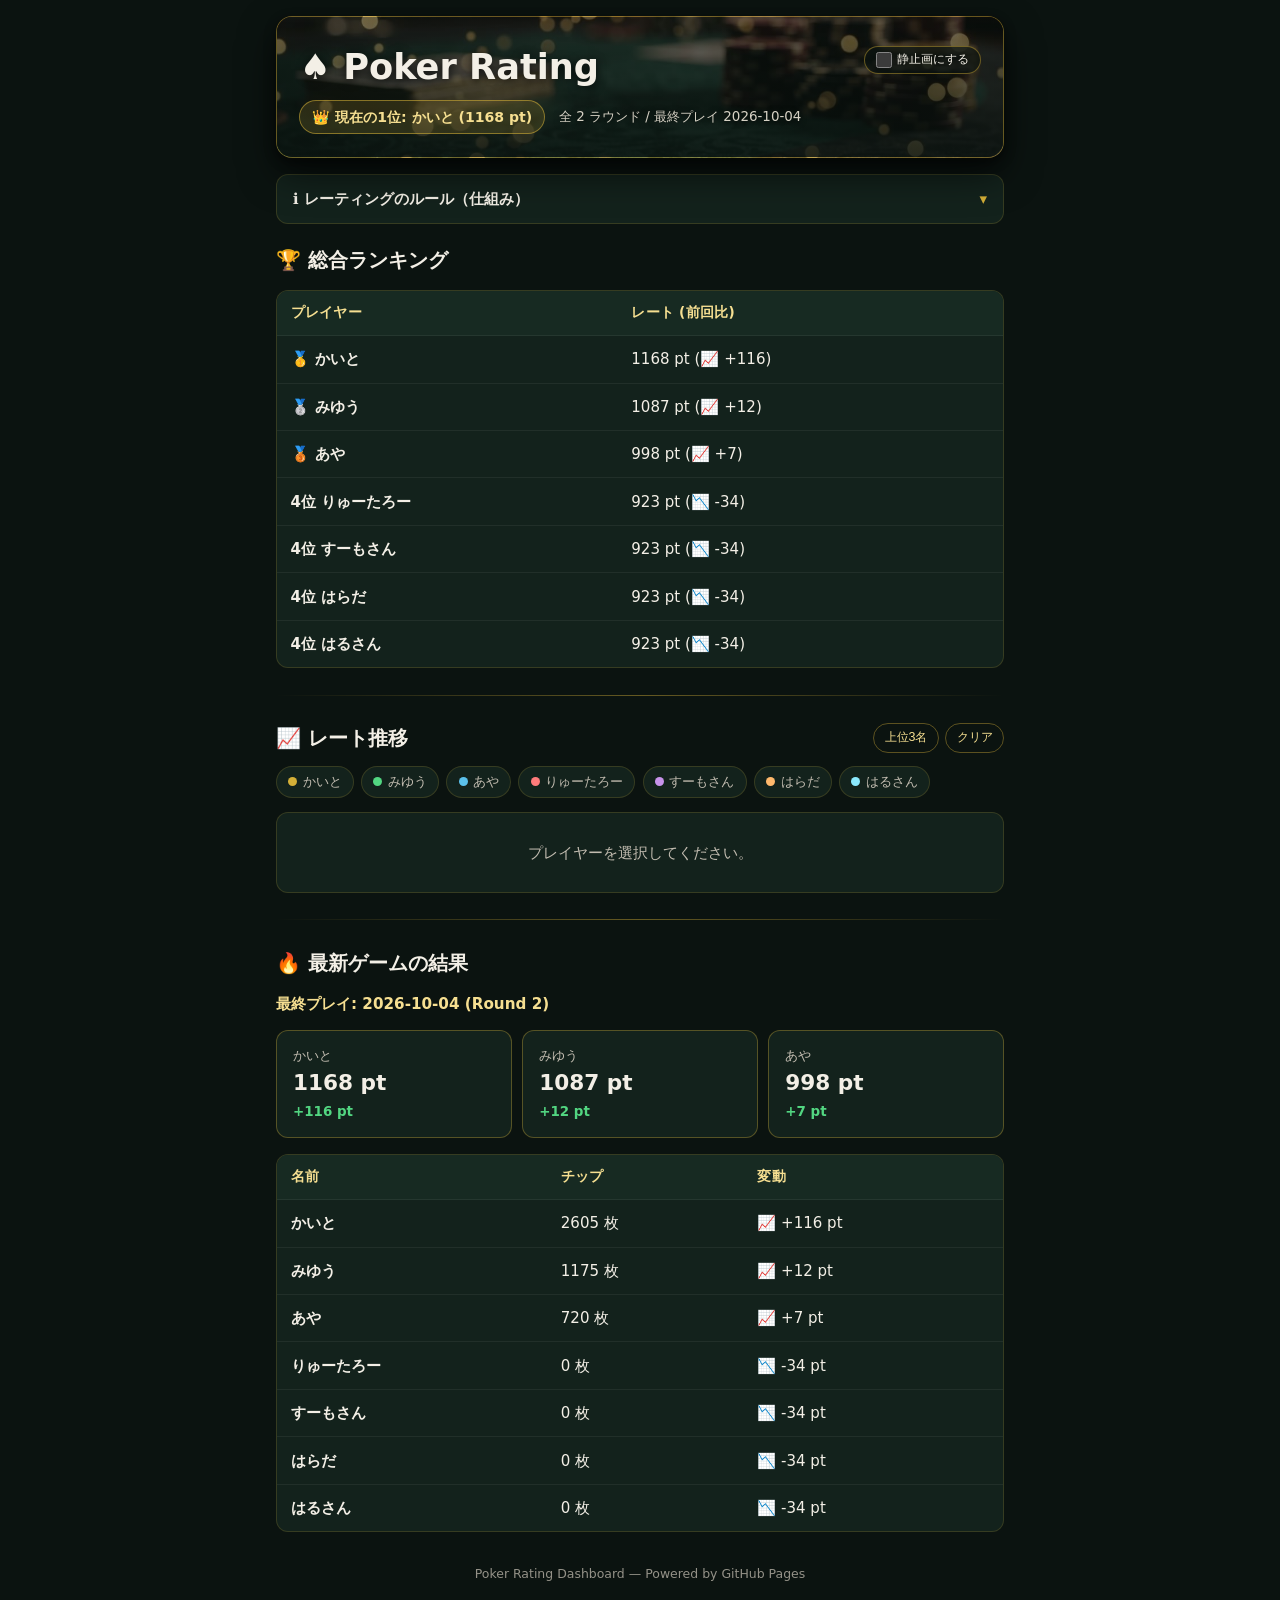
==== index.html @ 3afcd51b "feat: add static GitHub Pages version sharing data/results.csv and hero video" ====
<!DOCTYPE html>
<html lang="ja">
<head>
  <meta charset="UTF-8">
  <meta name="viewport" content="width=device-width, initial-scale=1.0">
  <meta name="color-scheme" content="dark">
  <title>♠️ Poker Rating Dashboard</title>
  <link rel="stylesheet" href="./assets/style.css">
</head>
<body>
  <a href="#main-content" class="skip-link">メインコンテンツへ移動</a>

  <div class="page-shell">
    <header class="poker-hero" aria-label="サイトヘッダー">
      <video
        id="hero-video"
        class="poker-hero-video"
        autoplay
        loop
        muted
        playsinline
        preload="metadata"
        poster="./static/poker-hero-poster.jpg"
        aria-hidden="true"
      >
        <source src="./static/poker-hero-bg.mp4" type="video/mp4">
      </video>
      <div class="poker-hero-overlay" aria-hidden="true"></div>
      <div class="poker-hero-content">
        <div class="poker-hero-top">
          <h1 class="poker-hero-title">♠️ Poker Rating</h1>
          <label class="poker-motion-toggle">
            <input type="checkbox" id="motion-toggle" class="poker-motion-checkbox">
            <span>静止画にする</span>
          </label>
        </div>
        <div id="hero-meta" class="poker-hero-meta" aria-live="polite">
          <span class="poker-hero-stat">データを読み込んでいます…</span>
        </div>
      </div>
    </header>

    <main id="main-content" tabindex="-1">
      <details class="rules-box">
        <summary class="rules-summary">ℹ️ レーティングのルール（仕組み）</summary>
        <div class="rules-body">
          <ul>
            <li>初期スタート: 全員 <code>1000 pt</code> からスタートします。</li>
            <li>ポイントの増減: 自分の現在のレートから「これくらいチップを稼げるはず」という期待値が計算され、実際の獲得チップがそれを上回ればプラスに、下回ればマイナスになります。</li>
            <li>強者への勝利: 自分よりレートが高い（格上の）人がいるゲームで勝ち残ると、より多くのポイントを奪うことができます。</li>
          </ul>
        </div>
      </details>

      <div id="error-banner" class="status-banner is-hidden" role="alert"></div>

      <section class="panel" aria-labelledby="ranking-heading">
        <h2 id="ranking-heading" class="section-heading">🏆 総合ランキング</h2>
        <div tabindex="0" role="region" aria-labelledby="ranking-heading" class="table-wrapper">
          <table class="data-table">
            <caption class="visually-hidden">全プレイヤーの総合レーティング順位</caption>
            <thead>
              <tr>
                <th scope="col">プレイヤー</th>
                <th scope="col">レート (前回比)</th>
              </tr>
            </thead>
            <tbody id="ranking-tbody">
              <tr>
                <td colspan="2" class="empty-cell">読み込み中…</td>
              </tr>
            </tbody>
          </table>
        </div>
      </section>

      <hr class="gold-divider">

      <section class="panel" aria-labelledby="chart-heading">
        <div class="section-header-row">
          <h2 id="chart-heading" class="section-heading">📈 レート推移</h2>
          <div class="chart-actions">
            <button type="button" id="select-top3-btn" class="chip-action-btn">上位3名</button>
            <button type="button" id="clear-players-btn" class="chip-action-btn">クリア</button>
          </div>
        </div>
        <div id="player-selector" class="player-selector" role="group" aria-label="グラフに表示するプレイヤーを選択"></div>
        <div id="chart-container" class="chart-container">
          <p id="chart-empty-msg" class="info-box">プレイヤーを選択してください。</p>
          <div id="chart-svg-wrap" class="chart-svg-wrap is-hidden"></div>
        </div>
      </section>

      <hr class="gold-divider">

      <section class="panel" aria-labelledby="latest-heading">
        <h2 id="latest-heading" class="section-heading">🔥 最新ゲームの結果</h2>
        <p id="latest-meta-text" class="latest-meta-text"></p>
        <div id="latest-metrics" class="metrics-grid"></div>
        <div tabindex="0" role="region" aria-labelledby="latest-heading" class="table-wrapper">
          <table class="data-table">
            <caption class="visually-hidden">最新ラウンドの獲得チップとレート変動</caption>
            <thead>
              <tr>
                <th scope="col">名前</th>
                <th scope="col">チップ</th>
                <th scope="col">変動</th>
              </tr>
            </thead>
            <tbody id="latest-tbody">
              <tr>
                <td colspan="3" class="empty-cell">読み込み中…</td>
              </tr>
            </tbody>
          </table>
        </div>
      </section>
    </main>

    <footer class="site-footer">
      <p>Poker Rating Dashboard — Powered by GitHub Pages</p>
    </footer>
  </div>

  <script src="./assets/app.js"></script>
</body>
</html>
---- assets/style.css ----
:root {
  color-scheme: dark;
  --bg-base: #0b1310;
  --bg-surface: #13221c;
  --bg-surface-hover: #192d25;
  --border-gold: rgba(212, 175, 55, 0.4);
  --border-subtle: rgba(212, 175, 55, 0.18);
  --accent-gold: #d4af37;
  --accent-gold-bright: #f6df91;
  --text-primary: #f3efe6;
  --text-muted: #c2bcb0;
  --positive: #52d681;
  --negative: #ff7b7b;
  --in-oklab: ;
}

@supports (background: linear-gradient(in oklab, white, black)) {
  :root {
    --in-oklab: in oklab;
  }
}

*,
*::before,
*::after {
  box-sizing: border-box;
}

body {
  margin: 0;
  font-family: system-ui, -apple-system, "Segoe UI", "Hiragino Kaku Gothic ProN", "Yu Gothic UI", sans-serif;
  background-color: var(--bg-base);
  color: var(--text-primary);
  line-height: 1.6;
  -webkit-font-smoothing: antialiased;
}

.visually-hidden:where(:not(:focus-within, :active)) {
  position: absolute !important;
  clip-path: inset(50%) !important;
  overflow: hidden !important;
  width: 1px !important;
  height: 1px !important;
  margin: -1px !important;
  padding: 0 !important;
  border: 0 !important;
  white-space: nowrap !important;
}

.skip-link {
  position: absolute;
  left: -9999px;
  top: 0.75rem;
  z-index: 100;
  padding: 0.6rem 1rem;
  border-radius: 8px;
  background: var(--accent-gold);
  color: #0b1310;
  font-weight: 700;
  text-decoration: none;
}

.skip-link:focus {
  left: 0.75rem;
}

:where(a:any-link, button, summary, input, [tabindex="0"]):focus-visible {
  outline: 3px solid var(--accent-gold);
  outline-offset: 2px;
}

.page-shell {
  width: min(100%, 760px);
  margin: 0 auto;
  padding: 1rem 1rem 2.5rem;
}

/* Hero Banner */
.poker-hero {
  position: relative;
  overflow: hidden;
  border-radius: 16px;
  border: 1px solid rgba(212, 175, 55, 0.45);
  background: var(--bg-base) url("../static/poker-hero-poster.jpg") center / cover no-repeat;
  box-shadow: 0 4px 12px rgba(0, 0, 0, 0.45), 0 16px 36px rgba(0, 0, 0, 0.6);
  margin-bottom: 1rem;
  padding: 1.8rem 1.4rem 1.45rem;
}

.poker-hero-video {
  position: absolute;
  inset: 0;
  width: 100%;
  height: 100%;
  object-fit: cover;
  pointer-events: none;
  z-index: 0;
}

.poker-hero-overlay {
  position: absolute;
  inset: 0;
  z-index: 1;
  pointer-events: none;
  background: linear-gradient(to bottom var(--in-oklab), rgba(8, 16, 13, 0.45), rgba(8, 16, 13, 0.85));
}

.poker-hero-content {
  position: relative;
  z-index: 2;
  display: flex;
  flex-direction: column;
  gap: 0.75rem;
}

.poker-hero-top {
  display: flex;
  align-items: flex-start;
  justify-content: space-between;
  gap: 0.75rem;
}

.poker-hero-title {
  margin: 0;
  font-size: clamp(1.55rem, 4.5vw, 2.2rem);
  font-weight: 700;
  line-height: 1.2;
  color: var(--text-primary);
  text-shadow: 0 2px 10px rgba(0, 0, 0, 0.75);
}

.poker-motion-toggle {
  display: inline-flex;
  align-items: center;
  gap: 0.35rem;
  min-block-size: 28px;
  min-inline-size: 28px;
  padding: 0.25rem 0.65rem;
  border-radius: 999px;
  background: rgba(11, 19, 16, 0.72);
  border: 1px solid rgba(212, 175, 55, 0.45);
  color: var(--text-primary);
  font-size: 0.78rem;
  line-height: 1.2;
  cursor: pointer;
  white-space: nowrap;
  flex-shrink: 0;
}

.poker-motion-checkbox {
  accent-color: var(--accent-gold);
  width: 16px;
  height: 16px;
  margin: 0;
  cursor: pointer;
}

.poker-hero:has(.poker-motion-checkbox:checked) .poker-hero-video {
  display: none;
}

@media (prefers-reduced-motion: reduce) {
  .poker-hero-video {
    display: none !important;
  }
  .poker-motion-toggle {
    display: none;
  }
}

.poker-hero-meta {
  display: flex;
  flex-wrap: wrap;
  align-items: center;
  gap: 0.5rem 0.85rem;
}

.poker-hero-badge {
  display: inline-flex;
  align-items: center;
  padding: 0.3rem 0.75rem;
  border-radius: 999px;
  background: rgba(212, 175, 55, 0.16);
  border: 1px solid rgba(212, 175, 55, 0.55);
  color: var(--accent-gold-bright);
  font-size: 0.88rem;
  font-weight: 600;
}

.poker-hero-stat {
  color: #d6d1c4;
  font-size: 0.84rem;
  text-shadow: 0 1px 6px rgba(0, 0, 0, 0.75);
}

/* Rules Details */
.rules-box {
  background: var(--bg-surface);
  border: 1px solid var(--border-subtle);
  border-radius: 12px;
  margin-bottom: 1.25rem;
  overflow: hidden;
}

.rules-summary {
  padding: 0.75rem 1rem;
  min-block-size: 44px;
  display: flex;
  align-items: center;
  font-weight: 600;
  font-size: 0.94rem;
  cursor: pointer;
  list-style: none;
}

.rules-summary::-webkit-details-marker {
  display: none;
}

.rules-summary::after {
  content: "▾";
  margin-left: auto;
  color: var(--accent-gold);
  transition: transform 0.2s ease;
}

.rules-box[open] .rules-summary::after {
  transform: rotate(180deg);
}

.rules-body {
  padding: 0 1rem 0.9rem;
  color: var(--text-muted);
  font-size: 0.9rem;
}

.rules-body ul {
  margin: 0;
  padding-left: 1.2rem;
}

.rules-body li + li {
  margin-top: 0.35rem;
}

.rules-body code {
  background: rgba(212, 175, 55, 0.14);
  color: var(--accent-gold-bright);
  padding: 0.1rem 0.35rem;
  border-radius: 4px;
}

.status-banner {
  padding: 0.85rem 1rem;
  border-radius: 10px;
  background: rgba(255, 123, 123, 0.12);
  border: 1px solid rgba(255, 123, 123, 0.45);
  color: #ffd1d1;
  margin-bottom: 1rem;
}

.is-hidden {
  display: none !important;
}

.section-heading {
  margin: 0 0 0.85rem;
  font-size: 1.25rem;
  font-weight: 700;
  color: var(--text-primary);
}

.section-header-row {
  display: flex;
  flex-wrap: wrap;
  align-items: center;
  justify-content: space-between;
  gap: 0.5rem;
  margin-bottom: 0.75rem;
}

.section-header-row .section-heading {
  margin-bottom: 0;
}

.gold-divider {
  border: none;
  height: 1px;
  background: linear-gradient(to right, transparent, rgba(212, 175, 55, 0.45), transparent);
  margin: 1.65rem 0;
}

/* Tables */
.table-wrapper {
  overflow: auto;
  max-inline-size: 100%;
  border-radius: 12px;
  border: 1px solid var(--border-subtle);
  background: var(--bg-surface);
  container-type: inline-size;
}

.data-table {
  width: 100%;
  border-collapse: separate;
  border-spacing: 0;
  font-size: 0.94rem;
}

.data-table thead {
  position: sticky;
  inset-block-start: 0;
  z-index: 1;
}

.data-table th,
.data-table td {
  padding: 0.7rem 0.85rem;
  text-align: left;
  border-bottom: 1px solid rgba(255, 255, 255, 0.06);
  white-space: nowrap;
}

.data-table thead th {
  background: #172a22;
  color: var(--accent-gold-bright);
  font-weight: 600;
  font-size: 0.85rem;
  letter-spacing: 0.02em;
}

.data-table tbody tr:last-child th,
.data-table tbody tr:last-child td {
  border-bottom: none;
}

.data-table tbody tr:hover {
  background: var(--bg-surface-hover);
}

.data-table tbody th {
  font-weight: 600;
  color: var(--text-primary);
}

.empty-cell {
  text-align: center !important;
  color: var(--text-muted);
  padding: 1.25rem !important;
}

/* Player Chips & Chart */
.chart-actions {
  display: flex;
  gap: 0.4rem;
}

.chip-action-btn {
  min-block-size: 30px;
  padding: 0.25rem 0.65rem;
  border-radius: 999px;
  border: 1px solid var(--border-gold);
  background: transparent;
  color: var(--accent-gold-bright);
  font-size: 0.78rem;
  cursor: pointer;
}

.chip-action-btn:hover {
  background: rgba(212, 175, 55, 0.14);
}

.player-selector {
  display: flex;
  flex-wrap: wrap;
  gap: 0.45rem;
  margin-bottom: 0.85rem;
}

.player-chip {
  display: inline-flex;
  align-items: center;
  gap: 0.35rem;
  min-block-size: 32px;
  padding: 0.25rem 0.7rem;
  border-radius: 999px;
  border: 1px solid var(--border-subtle);
  background: var(--bg-surface);
  color: var(--text-muted);
  font-size: 0.84rem;
  cursor: pointer;
  transition: border-color 0.15s ease, background-color 0.15s ease, color 0.15s ease;
}

.player-chip:hover {
  border-color: var(--border-gold);
  color: var(--text-primary);
}

.player-chip[aria-pressed="true"] {
  background: rgba(212, 175, 55, 0.16);
  border-color: var(--accent-gold);
  color: var(--text-primary);
  font-weight: 600;
}

.player-chip-dot {
  width: 9px;
  height: 9px;
  border-radius: 50%;
  flex-shrink: 0;
}

.chart-container {
  background: var(--bg-surface);
  border: 1px solid var(--border-subtle);
  border-radius: 12px;
  padding: 0.75rem;
  touch-action: pan-y;
}

.info-box {
  margin: 0;
  padding: 1rem;
  text-align: center;
  color: var(--text-muted);
  font-size: 0.92rem;
}

.chart-svg-wrap {
  position: relative;
  width: 100%;
}

.chart-svg {
  width: 100%;
  height: auto;
  display: block;
}

.chart-tooltip {
  position: absolute;
  pointer-events: none;
  background: rgba(11, 19, 16, 0.94);
  border: 1px solid var(--accent-gold);
  border-radius: 8px;
  padding: 0.4rem 0.6rem;
  font-size: 0.78rem;
  color: var(--text-primary);
  white-space: nowrap;
  z-index: 5;
  box-shadow: 0 4px 12px rgba(0, 0, 0, 0.5);
}

/* Latest Game Metrics */
.latest-meta-text {
  margin: 0 0 0.85rem;
  color: var(--accent-gold-bright);
  font-weight: 600;
  font-size: 0.95rem;
}

.metrics-grid {
  display: grid;
  grid-template-columns: repeat(auto-fit, minmax(150px, 1fr));
  gap: 0.65rem;
  margin-bottom: 1rem;
}

.metric-card {
  background: var(--bg-surface);
  border: 1px solid rgba(212, 175, 55, 0.35);
  border-radius: 12px;
  padding: 0.85rem 1rem;
}

.metric-label {
  font-size: 0.84rem;
  color: var(--text-muted);
  margin-bottom: 0.25rem;
}

.metric-value {
  font-size: 1.35rem;
  font-weight: 700;
  color: var(--text-primary);
  line-height: 1.25;
}

.metric-delta {
  margin-top: 0.25rem;
  font-size: 0.84rem;
  font-weight: 600;
}

.delta-pos {
  color: var(--positive);
}

.delta-neg {
  color: var(--negative);
}

.delta-zero {
  color: var(--text-muted);
}

.site-footer {
  margin-top: 2rem;
  text-align: center;
  color: var(--text-muted);
  font-size: 0.78rem;
  opacity: 0.75;
}

@container (width < 380px) {
  .data-table th,
  .data-table td {
    padding: 0.55rem 0.6rem;
    font-size: 0.86rem;
  }
}
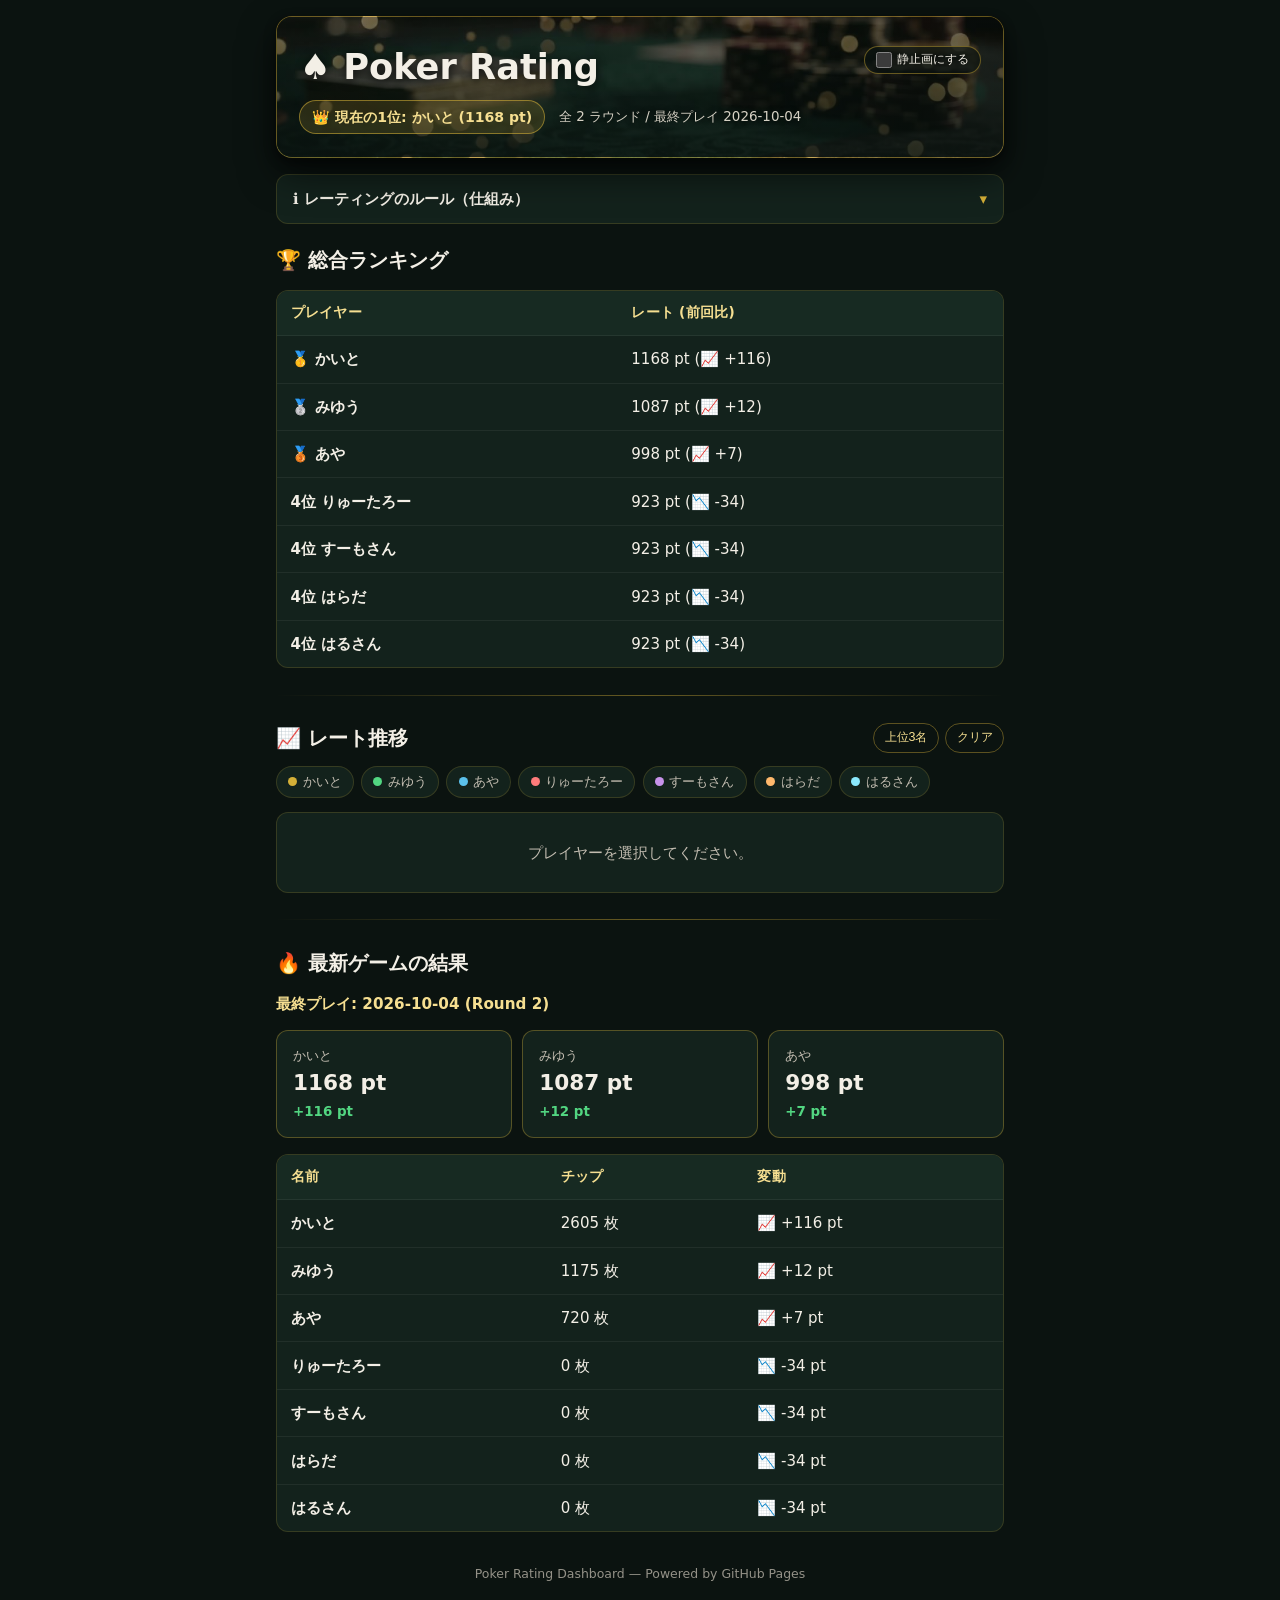
==== commit 13140bfe: "feat: replace hero video with seamless start-end frame loop" ====
--- a/index.html
+++ b/index.html
@@ -20,10 +20,10 @@
         muted
         playsinline
         preload="metadata"
-        poster="./static/poker-hero-poster.jpg"
+        poster="./static/poker-hero-poster.jpg?v=2"
         aria-hidden="true"
       >
-        <source src="./static/poker-hero-bg.mp4" type="video/mp4">
+        <source src="./static/poker-hero-bg.mp4?v=2" type="video/mp4">
       </video>
       <div class="poker-hero-overlay" aria-hidden="true"></div>
       <div class="poker-hero-content">
--- a/assets/style.css
+++ b/assets/style.css
@@ -81,7 +81,7 @@
   overflow: hidden;
   border-radius: 16px;
   border: 1px solid rgba(212, 175, 55, 0.45);
-  background: var(--bg-base) url("../static/poker-hero-poster.jpg") center / cover no-repeat;
+  background: var(--bg-base) url("../static/poker-hero-poster.jpg?v=2") center / cover no-repeat;
   box-shadow: 0 4px 12px rgba(0, 0, 0, 0.45), 0 16px 36px rgba(0, 0, 0, 0.6);
   margin-bottom: 1rem;
   padding: 1.8rem 1.4rem 1.45rem;
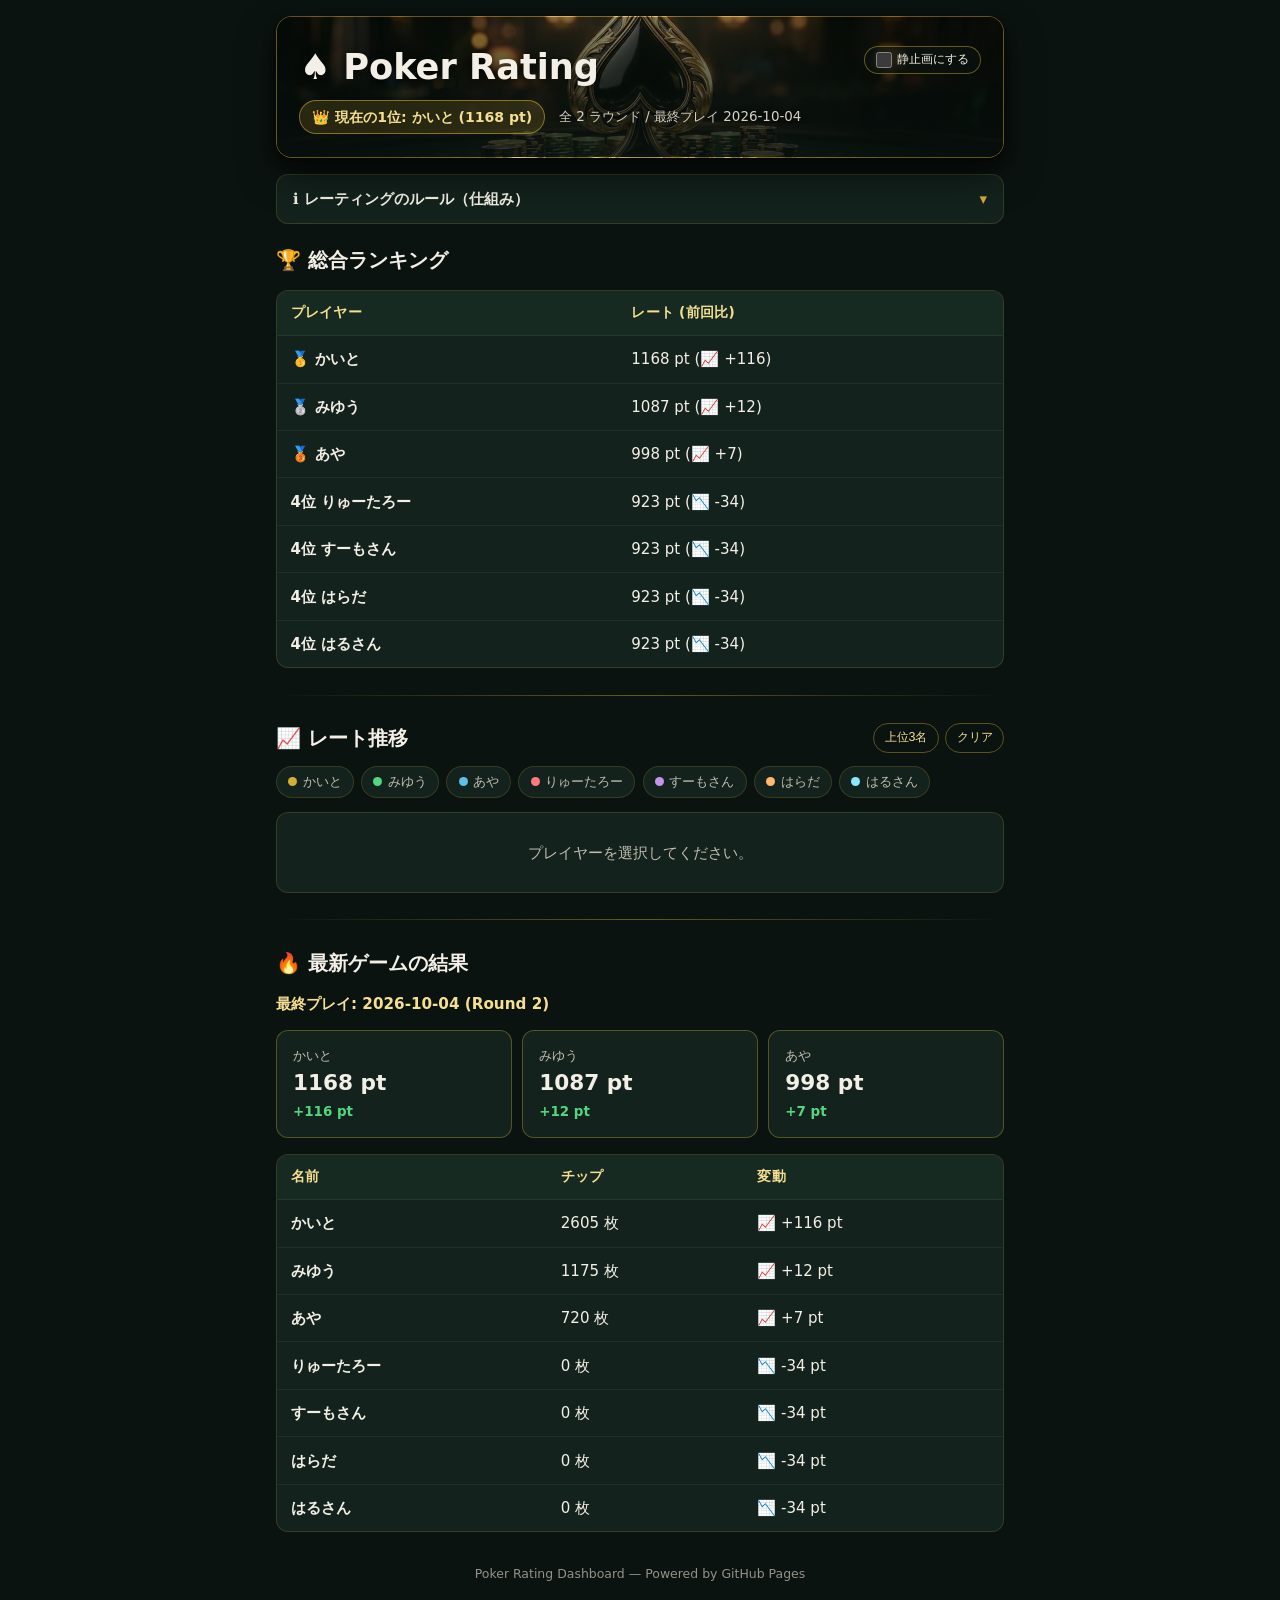
==== commit bfdfd812: "feat: update hero background to 360-degree orbiting spade loop video" ====
--- a/index.html
+++ b/index.html
@@ -20,10 +20,10 @@
         muted
         playsinline
         preload="metadata"
-        poster="./static/poker-hero-poster.jpg?v=2"
+        poster="./static/poker-hero-poster.jpg?v=3"
         aria-hidden="true"
       >
-        <source src="./static/poker-hero-bg.mp4?v=2" type="video/mp4">
+        <source src="./static/poker-hero-bg.mp4?v=3" type="video/mp4">
       </video>
       <div class="poker-hero-overlay" aria-hidden="true"></div>
       <div class="poker-hero-content">
--- a/assets/style.css
+++ b/assets/style.css
@@ -81,7 +81,7 @@
   overflow: hidden;
   border-radius: 16px;
   border: 1px solid rgba(212, 175, 55, 0.45);
-  background: var(--bg-base) url("../static/poker-hero-poster.jpg?v=2") center / cover no-repeat;
+  background: var(--bg-base) url("../static/poker-hero-poster.jpg?v=3") center / cover no-repeat;
   box-shadow: 0 4px 12px rgba(0, 0, 0, 0.45), 0 16px 36px rgba(0, 0, 0, 0.6);
   margin-bottom: 1rem;
   padding: 1.8rem 1.4rem 1.45rem;
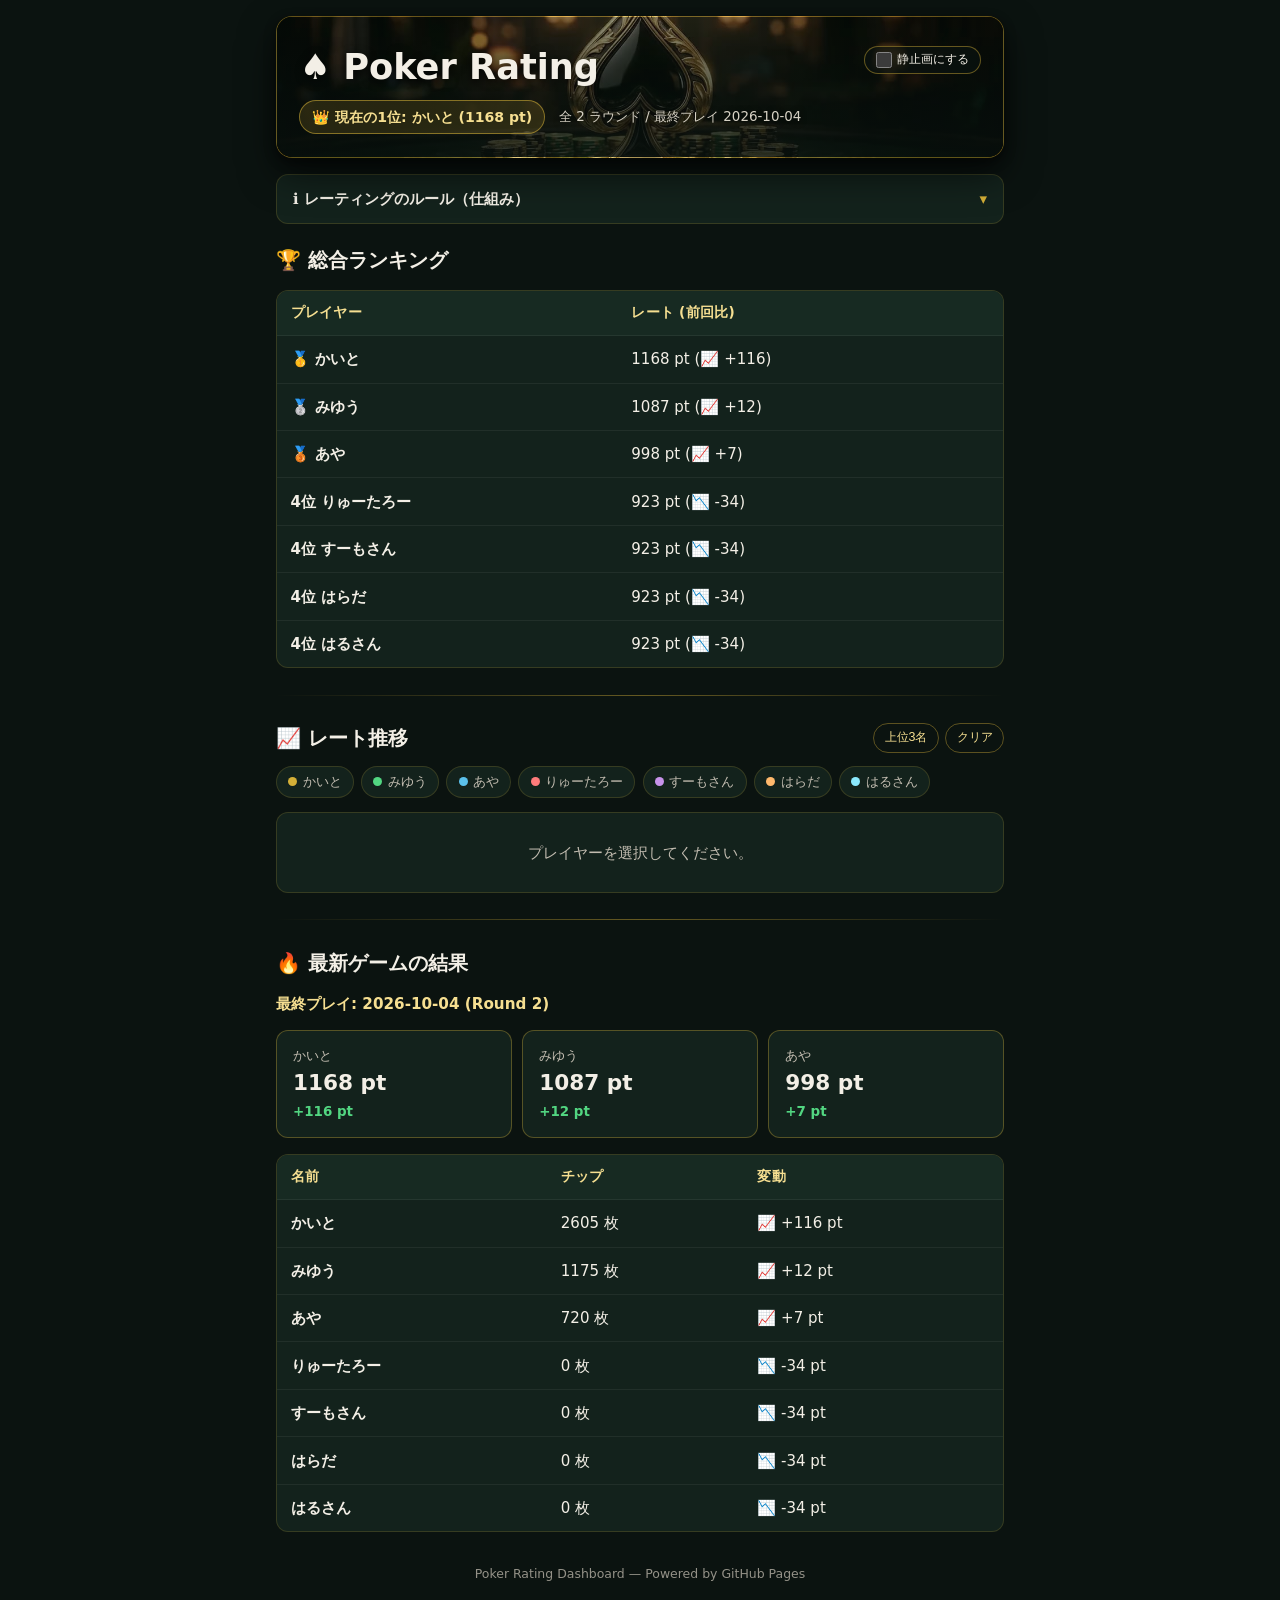
==== commit c06a9db0: "fix: retime 360-degree hero video to remove end-of-loop pause" ====
--- a/index.html
+++ b/index.html
@@ -20,10 +20,10 @@
         muted
         playsinline
         preload="metadata"
-        poster="./static/poker-hero-poster.jpg?v=3"
+        poster="./static/poker-hero-poster.jpg?v=4"
         aria-hidden="true"
       >
-        <source src="./static/poker-hero-bg.mp4?v=3" type="video/mp4">
+        <source src="./static/poker-hero-bg.mp4?v=4" type="video/mp4">
       </video>
       <div class="poker-hero-overlay" aria-hidden="true"></div>
       <div class="poker-hero-content">
--- a/assets/style.css
+++ b/assets/style.css
@@ -81,7 +81,7 @@
   overflow: hidden;
   border-radius: 16px;
   border: 1px solid rgba(212, 175, 55, 0.45);
-  background: var(--bg-base) url("../static/poker-hero-poster.jpg?v=3") center / cover no-repeat;
+  background: var(--bg-base) url("../static/poker-hero-poster.jpg?v=4") center / cover no-repeat;
   box-shadow: 0 4px 12px rgba(0, 0, 0, 0.45), 0 16px 36px rgba(0, 0, 0, 0.6);
   margin-bottom: 1rem;
   padding: 1.8rem 1.4rem 1.45rem;
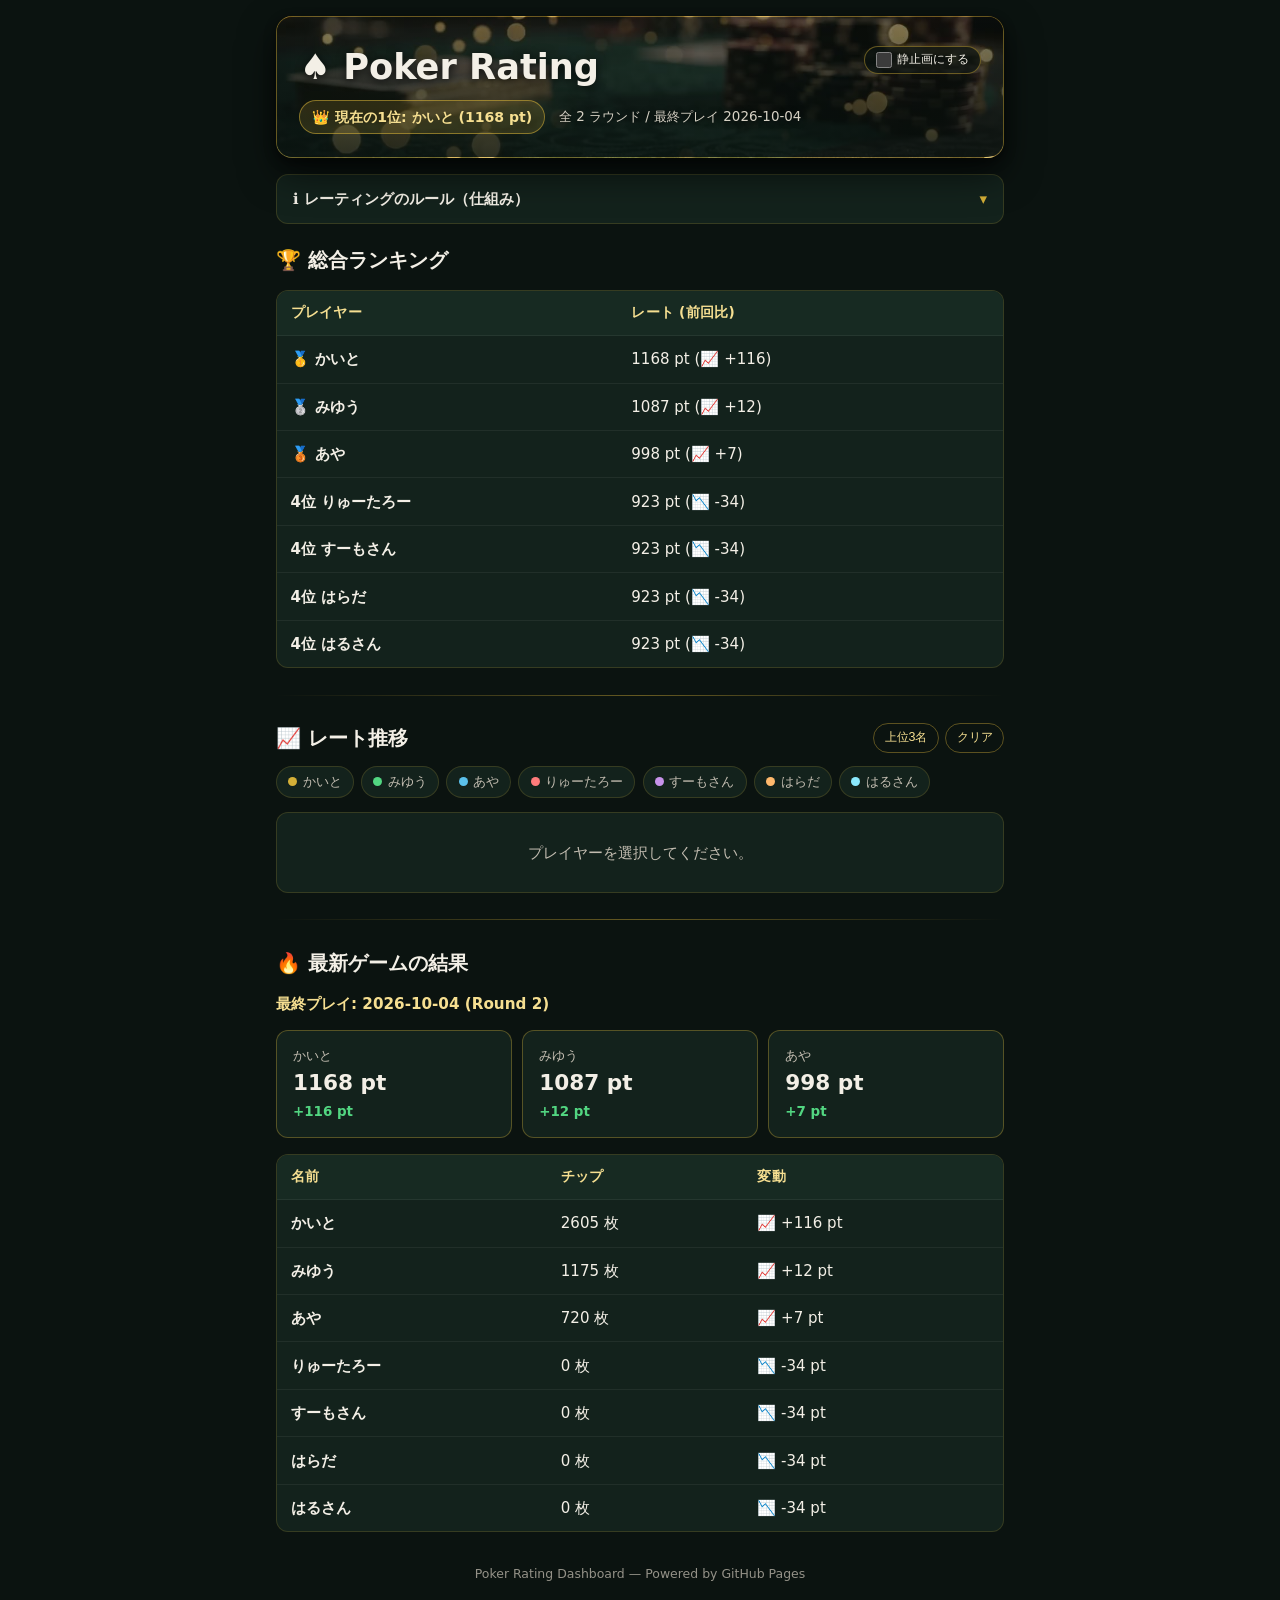
==== commit e29c023a: "feat: switch hero background to 60fps crossfade-looped 4K-sourced video" ====
--- a/index.html
+++ b/index.html
@@ -20,10 +20,10 @@
         muted
         playsinline
         preload="metadata"
-        poster="./static/poker-hero-poster.jpg?v=4"
+        poster="./static/poker-hero-poster.jpg?v=5"
         aria-hidden="true"
       >
-        <source src="./static/poker-hero-bg.mp4?v=4" type="video/mp4">
+        <source src="./static/poker-hero-bg.mp4?v=5" type="video/mp4">
       </video>
       <div class="poker-hero-overlay" aria-hidden="true"></div>
       <div class="poker-hero-content">
--- a/assets/style.css
+++ b/assets/style.css
@@ -81,7 +81,7 @@
   overflow: hidden;
   border-radius: 16px;
   border: 1px solid rgba(212, 175, 55, 0.45);
-  background: var(--bg-base) url("../static/poker-hero-poster.jpg?v=4") center / cover no-repeat;
+  background: var(--bg-base) url("../static/poker-hero-poster.jpg?v=5") center / cover no-repeat;
   box-shadow: 0 4px 12px rgba(0, 0, 0, 0.45), 0 16px 36px rgba(0, 0, 0, 0.6);
   margin-bottom: 1rem;
   padding: 1.8rem 1.4rem 1.45rem;
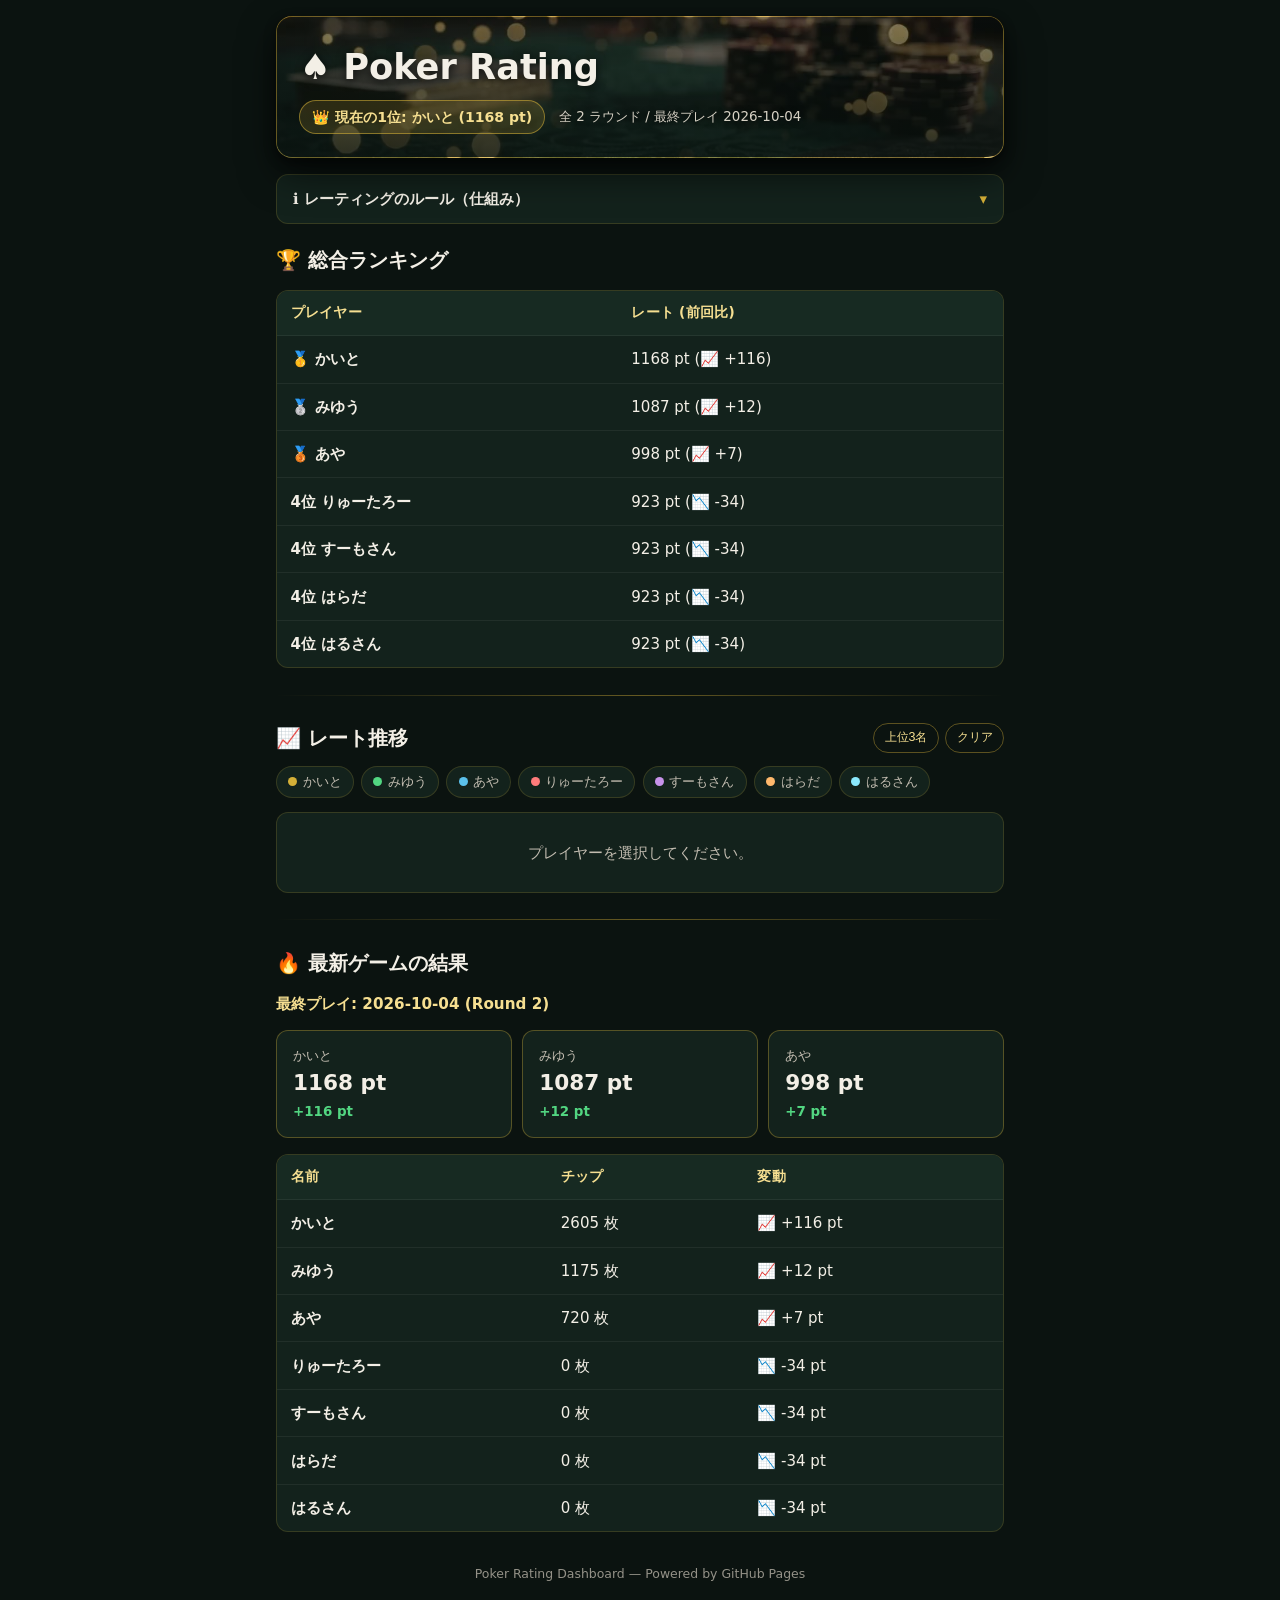
==== commit 8c4dc9be: "style: remove manual static-image toggle button from hero banner" ====
--- a/index.html
+++ b/index.html
@@ -27,13 +27,7 @@
       </video>
       <div class="poker-hero-overlay" aria-hidden="true"></div>
       <div class="poker-hero-content">
-        <div class="poker-hero-top">
-          <h1 class="poker-hero-title">♠️ Poker Rating</h1>
-          <label class="poker-motion-toggle">
-            <input type="checkbox" id="motion-toggle" class="poker-motion-checkbox">
-            <span>静止画にする</span>
-          </label>
-        </div>
+        <h1 class="poker-hero-title">♠️ Poker Rating</h1>
         <div id="hero-meta" class="poker-hero-meta" aria-live="polite">
           <span class="poker-hero-stat">データを読み込んでいます…</span>
         </div>
--- a/assets/style.css
+++ b/assets/style.css
@@ -113,13 +113,6 @@
   gap: 0.75rem;
 }
 
-.poker-hero-top {
-  display: flex;
-  align-items: flex-start;
-  justify-content: space-between;
-  gap: 0.75rem;
-}
-
 .poker-hero-title {
   margin: 0;
   font-size: clamp(1.55rem, 4.5vw, 2.2rem);
@@ -129,42 +122,9 @@
   text-shadow: 0 2px 10px rgba(0, 0, 0, 0.75);
 }
 
-.poker-motion-toggle {
-  display: inline-flex;
-  align-items: center;
-  gap: 0.35rem;
-  min-block-size: 28px;
-  min-inline-size: 28px;
-  padding: 0.25rem 0.65rem;
-  border-radius: 999px;
-  background: rgba(11, 19, 16, 0.72);
-  border: 1px solid rgba(212, 175, 55, 0.45);
-  color: var(--text-primary);
-  font-size: 0.78rem;
-  line-height: 1.2;
-  cursor: pointer;
-  white-space: nowrap;
-  flex-shrink: 0;
-}
-
-.poker-motion-checkbox {
-  accent-color: var(--accent-gold);
-  width: 16px;
-  height: 16px;
-  margin: 0;
-  cursor: pointer;
-}
-
-.poker-hero:has(.poker-motion-checkbox:checked) .poker-hero-video {
-  display: none;
-}
-
 @media (prefers-reduced-motion: reduce) {
   .poker-hero-video {
     display: none !important;
-  }
-  .poker-motion-toggle {
-    display: none;
   }
 }
 
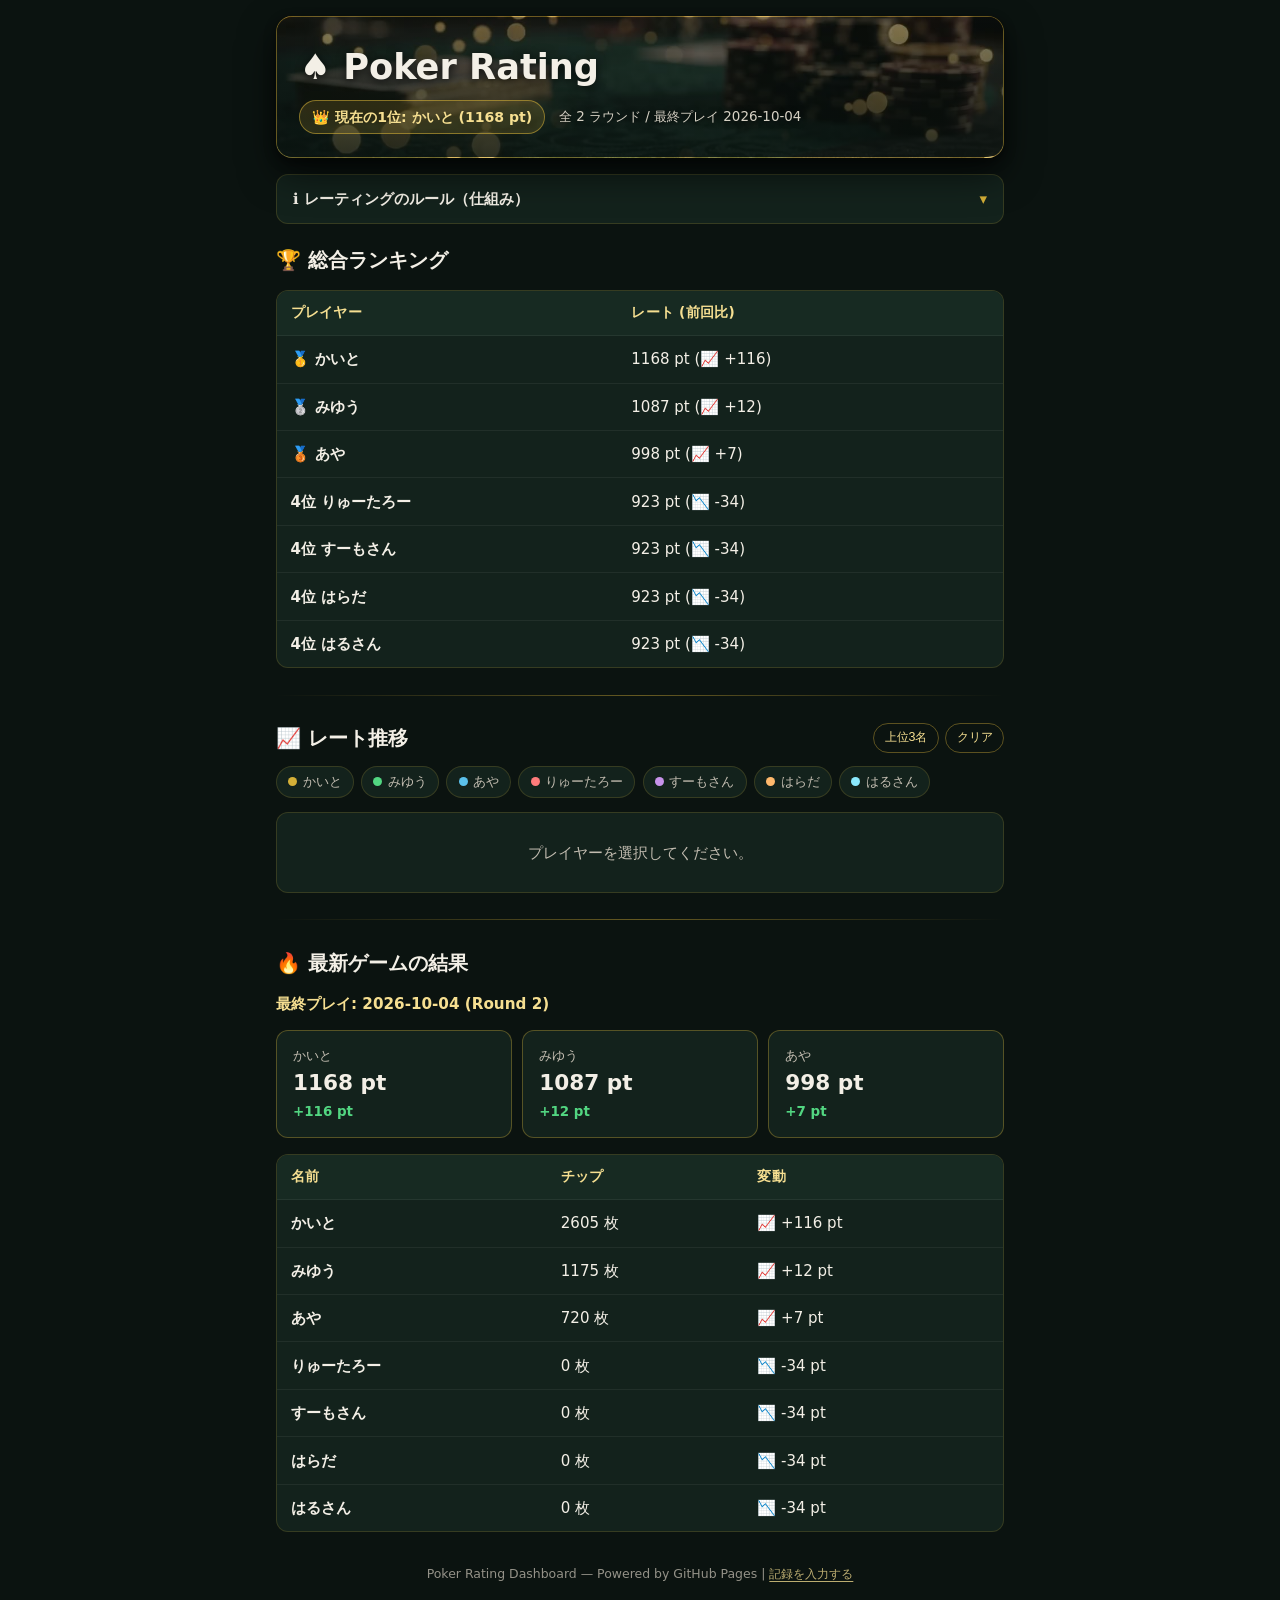
==== commit bd613ef9: "feat: add mobile record entry page syncing to data/results.csv" ====
--- a/index.html
+++ b/index.html
@@ -112,7 +112,7 @@
     </main>
 
     <footer class="site-footer">
-      <p>Poker Rating Dashboard — Powered by GitHub Pages</p>
+      <p>Poker Rating Dashboard — Powered by GitHub Pages | <a href="./record.html" class="footer-link">記録を入力する</a></p>
     </footer>
   </div>
 
--- a/assets/style.css
+++ b/assets/style.css
@@ -480,3 +480,425 @@
     font-size: 0.86rem;
   }
 }
+
+.footer-link {
+  color: var(--accent-gold-bright);
+  text-decoration: underline;
+  text-underline-offset: 3px;
+  white-space: nowrap;
+}
+
+.footer-link:hover {
+  color: var(--text-primary);
+}
+
+/* Record Input Page */
+.record-header {
+  background: var(--bg-surface);
+  border: 1px solid rgba(212, 175, 55, 0.45);
+  border-radius: 16px;
+  padding: 1.2rem 1.25rem;
+  margin-bottom: 1rem;
+  box-shadow: 0 4px 14px rgba(0, 0, 0, 0.4);
+}
+
+.record-header-top {
+  display: flex;
+  flex-wrap: wrap;
+  align-items: center;
+  justify-content: space-between;
+  gap: 0.75rem;
+  margin-bottom: 0.75rem;
+}
+
+.record-title {
+  margin: 0;
+  font-size: clamp(1.35rem, 4vw, 1.8rem);
+  font-weight: 700;
+  line-height: 1.2;
+  color: var(--text-primary);
+}
+
+.nav-pill-link {
+  display: inline-flex;
+  align-items: center;
+  justify-content: center;
+  min-height: 44px;
+  padding: 0.45rem 0.9rem;
+  border-radius: 999px;
+  border: 1px solid var(--border-gold);
+  background: rgba(212, 175, 55, 0.12);
+  color: var(--accent-gold-bright);
+  font-size: 0.88rem;
+  font-weight: 600;
+  text-decoration: none;
+}
+
+.nav-pill-link:hover {
+  background: rgba(212, 175, 55, 0.22);
+}
+
+.record-header-meta {
+  display: flex;
+  flex-wrap: wrap;
+  align-items: center;
+  gap: 0.5rem 0.85rem;
+}
+
+.status-pill {
+  display: inline-flex;
+  align-items: center;
+  padding: 0.25rem 0.7rem;
+  border-radius: 999px;
+  font-size: 0.82rem;
+  font-weight: 600;
+}
+
+.status-pill-ok {
+  background: rgba(82, 214, 129, 0.14);
+  border: 1px solid rgba(82, 214, 129, 0.45);
+  color: #9bf0b8;
+}
+
+.status-pill-warn {
+  background: rgba(212, 175, 55, 0.16);
+  border: 1px solid rgba(212, 175, 55, 0.5);
+  color: var(--accent-gold-bright);
+}
+
+.record-sub-info {
+  color: var(--text-muted);
+  font-size: 0.84rem;
+}
+
+.status-banner-success {
+  background: rgba(82, 214, 129, 0.14);
+  border-color: rgba(82, 214, 129, 0.5);
+  color: #cdf7dc;
+  display: flex;
+  flex-wrap: wrap;
+  align-items: center;
+  justify-content: space-between;
+  gap: 0.5rem 1rem;
+}
+
+.status-banner-error {
+  background: rgba(255, 123, 123, 0.14);
+  border-color: rgba(255, 123, 123, 0.55);
+  color: #ffd6d6;
+}
+
+.status-banner-info {
+  background: rgba(212, 175, 55, 0.12);
+  border-color: rgba(212, 175, 55, 0.45);
+  color: var(--accent-gold-bright);
+}
+
+.banner-link {
+  color: var(--accent-gold-bright);
+  font-weight: 700;
+  text-decoration: underline;
+  text-underline-offset: 3px;
+  white-space: nowrap;
+}
+
+.settings-body {
+  padding: 0 1rem 1rem;
+}
+
+.settings-desc {
+  margin: 0 0 0.9rem;
+  color: var(--text-muted);
+  font-size: 0.88rem;
+}
+
+.settings-actions {
+  display: flex;
+  flex-wrap: wrap;
+  gap: 0.65rem;
+  margin-top: 0.25rem;
+}
+
+.record-form {
+  display: flex;
+  flex-direction: column;
+  gap: 1rem;
+}
+
+.form-panel {
+  margin: 0;
+  padding: 1.15rem 1.1rem;
+  border-radius: 14px;
+  border: 1px solid var(--border-subtle);
+  background: var(--bg-surface);
+}
+
+.panel-legend {
+  padding: 0 0.45rem;
+  font-size: 1.06rem;
+  font-weight: 700;
+  color: var(--accent-gold-bright);
+}
+
+.form-field {
+  display: flex;
+  flex-direction: column;
+  gap: 0.35rem;
+  margin-block-end: 1.15rem;
+}
+
+.form-field:last-child {
+  margin-block-end: 0;
+}
+
+.form-row-2 {
+  display: grid;
+  grid-template-columns: repeat(auto-fit, minmax(190px, 1fr));
+  gap: 0.9rem;
+}
+
+.form-row-2 .form-field {
+  margin-block-end: 0;
+}
+
+.form-label {
+  display: inline-block;
+  font-size: 0.94rem;
+  font-weight: 600;
+  color: var(--text-primary);
+}
+
+.required-mark {
+  color: var(--accent-gold);
+}
+
+.field-hint {
+  display: block;
+  font-size: 0.82rem;
+  color: var(--text-muted);
+  line-height: 1.4;
+}
+
+.block-hint {
+  margin: 0 0 0.75rem;
+}
+
+.form-input {
+  width: 100%;
+  font: inherit;
+  font-size: max(1rem, 1em);
+  min-height: 48px;
+  padding: 0.65rem 0.8rem;
+  border-radius: 10px;
+  border: 1px solid rgba(212, 175, 55, 0.35);
+  background-color: var(--bg-base);
+  color: var(--text-primary);
+  accent-color: var(--accent-gold);
+  transition: border-color 0.15s ease, background-color 0.15s ease;
+}
+
+.form-input:hover {
+  border-color: rgba(212, 175, 55, 0.6);
+}
+
+.form-input:is(:user-invalid, .user-invalid-fallback) {
+  border-color: var(--negative);
+  background-color: rgba(255, 123, 123, 0.08);
+}
+
+.field-error {
+  display: none;
+  font-size: 0.84rem;
+  color: #ffb0b0;
+  margin-top: 0.15rem;
+}
+
+.form-input:is(:user-invalid, .user-invalid-fallback) + .field-error,
+.password-row:has(.form-input:is(:user-invalid, .user-invalid-fallback)) + .field-error,
+.chip-input-wrap:has(.form-input:is(:user-invalid, .user-invalid-fallback)) + .field-error {
+  display: block;
+}
+
+.password-row {
+  display: flex;
+  gap: 0.5rem;
+  align-items: stretch;
+}
+
+.password-row .form-input {
+  flex: 1;
+  min-width: 0;
+}
+
+.toggle-visibility-btn {
+  flex-shrink: 0;
+  min-width: 68px;
+}
+
+.primary-btn,
+.secondary-btn,
+.danger-ghost-btn {
+  font: inherit;
+  font-size: max(0.95rem, 1em);
+  min-height: 48px;
+  padding: 0.65rem 1.1rem;
+  border-radius: 10px;
+  font-weight: 700;
+  cursor: pointer;
+  transition: transform 0.1s ease, opacity 0.15s ease, background-color 0.15s ease;
+}
+
+.primary-btn {
+  border: 1px solid var(--accent-gold-bright);
+  background: linear-gradient(180deg, #e2c15a, #c39a2b);
+  color: #0b1310;
+}
+
+.primary-btn:hover:not(:disabled) {
+  filter: brightness(1.06);
+}
+
+.primary-btn:disabled {
+  opacity: 0.6;
+  cursor: wait;
+}
+
+.secondary-btn {
+  border: 1px solid var(--border-gold);
+  background: rgba(212, 175, 55, 0.14);
+  color: var(--accent-gold-bright);
+  font-weight: 600;
+}
+
+.secondary-btn:hover {
+  background: rgba(212, 175, 55, 0.24);
+}
+
+.danger-ghost-btn {
+  border: 1px solid rgba(255, 123, 123, 0.45);
+  background: transparent;
+  color: #ffb0b0;
+  font-weight: 600;
+}
+
+.danger-ghost-btn:hover {
+  background: rgba(255, 123, 123, 0.12);
+}
+
+.member-toggle-chip {
+  min-block-size: 44px;
+  padding: 0.35rem 0.85rem;
+  font-size: 0.92rem;
+}
+
+.member-check-mark {
+  font-weight: 700;
+  color: var(--accent-gold-bright);
+}
+
+.member-tools {
+  display: flex;
+  flex-wrap: wrap;
+  gap: 0.5rem;
+  margin-bottom: 1rem;
+}
+
+.member-tools .chip-action-btn {
+  min-block-size: 40px;
+  padding: 0.35rem 0.85rem;
+  font-size: 0.84rem;
+}
+
+.add-member-row {
+  display: flex;
+  flex-wrap: wrap;
+  align-items: flex-end;
+  gap: 0.6rem;
+  padding-top: 0.9rem;
+  border-top: 1px solid rgba(255, 255, 255, 0.08);
+}
+
+.add-member-input-wrap {
+  flex: 1 1 200px;
+  display: flex;
+  flex-direction: column;
+  gap: 0.35rem;
+}
+
+.add-member-btn {
+  flex-shrink: 0;
+  align-self: flex-start;
+  margin-top: 1.85rem;
+}
+
+.chips-list {
+  display: flex;
+  flex-direction: column;
+  gap: 0.7rem;
+}
+
+.chip-input-row {
+  display: grid;
+  grid-template-columns: 1fr auto;
+  align-items: center;
+  gap: 0.45rem 0.75rem;
+  padding: 0.65rem 0.8rem;
+  border-radius: 10px;
+  background: rgba(11, 19, 16, 0.55);
+  border: 1px solid rgba(255, 255, 255, 0.07);
+}
+
+.chip-player-label {
+  font-weight: 600;
+  font-size: 0.98rem;
+  color: var(--text-primary);
+  word-break: break-word;
+}
+
+.chip-input-wrap {
+  display: flex;
+  align-items: center;
+  gap: 0.4rem;
+}
+
+.chip-number-input {
+  width: 128px;
+  text-align: right;
+  font-variant-numeric: tabular-nums;
+}
+
+.chip-unit {
+  color: var(--text-muted);
+  font-size: 0.9rem;
+  min-width: 1.2rem;
+}
+
+.chip-input-row .field-error {
+  grid-column: 1 / -1;
+}
+
+.submit-section {
+  margin-top: 0.25rem;
+}
+
+.submit-btn {
+  width: 100%;
+  min-height: 54px;
+  font-size: 1.04rem;
+}
+
+@media (pointer: coarse) {
+  .form-input,
+  .primary-btn,
+  .secondary-btn,
+  .danger-ghost-btn {
+    min-height: 52px;
+  }
+}
+
+@media (max-width: 480px) {
+  .add-member-btn {
+    width: 100%;
+    margin-top: 0;
+  }
+}
